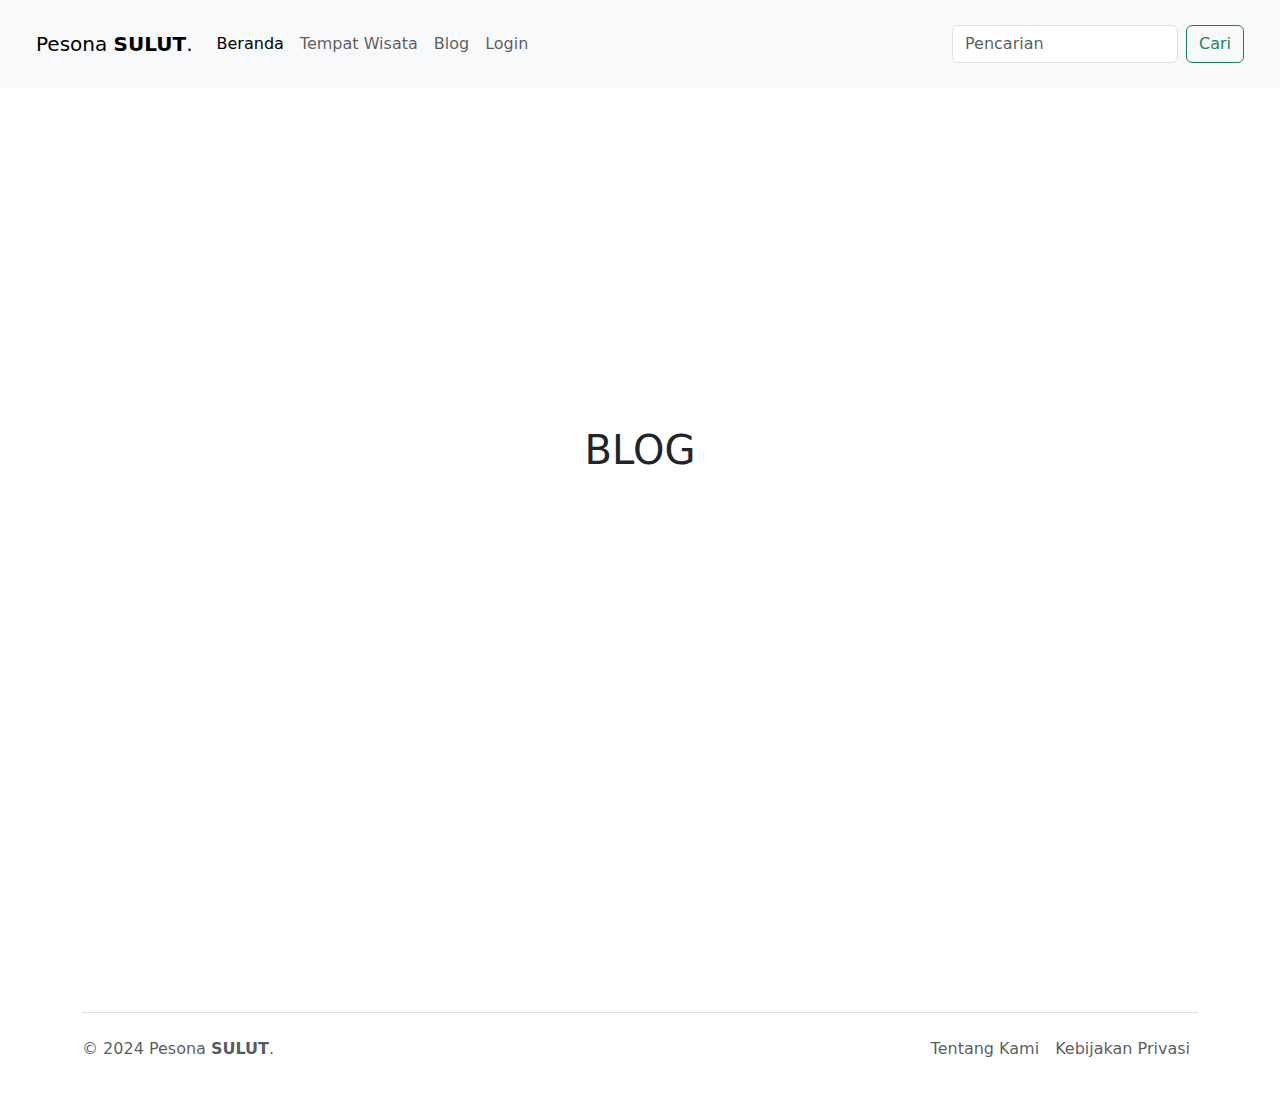
==== blog/index.html @ 27860781 "Initial projects" ====
<!DOCTYPE html>
<html lang="en">
  <head>
    <meta charset="utf-8" />
    <meta name="viewport" content="width=device-width, initial-scale=1" />
    <title>Pesona SULUT</title>
    <link rel="stylesheet" href="/css/bootstrap.min.css" />
  </head>
  <body>
    <!-- NAVIGASI -->
    <nav class="navbar navbar-expand-lg bg-body-tertiary p-4">
      <div class="container-fluid">
        <a class="navbar-brand" href="#">Pesona <b>SULUT</b>.</a>
        <button
          class="navbar-toggler"
          type="button"
          data-bs-toggle="collapse"
          data-bs-target="#navbarSupportedContent"
          aria-controls="navbarSupportedContent"
          aria-expanded="false"
          aria-label="Toggle navigation"
        >
          <span class="navbar-toggler-icon"></span>
        </button>
        <div class="collapse navbar-collapse" id="navbarSupportedContent">
          <ul class="navbar-nav me-auto mb-2 mb-lg-0">
            <li class="nav-item">
              <a class="nav-link active" aria-current="page" href="../"
                >Beranda</a
              >
            </li>
            <li class="nav-item">
              <a class="nav-link" href="/wisata/">Tempat Wisata</a>
            </li>
            <li class="nav-item">
              <a class="nav-link" href="/blog/">Blog</a>
            </li>
            <li class="nav-item">
              <a class="nav-link" href="/login/">Login</a>
            </li>
          </ul>
          <form class="d-flex" role="search">
            <input
              class="form-control me-2"
              type="search"
              placeholder="Pencarian"
              aria-label="Search"
            />
            <button class="btn btn-outline-success" type="submit">Cari</button>
          </form>
        </div>
      </div>
    </nav>
    <!-- NAVIGASI -->

    <!-- KONTEN WEBSITE -->
    <div class="w-100 vh-100">
      <h1 class="position-absolute top-50 start-50 translate-middle">BLOG</h1>
    </div>
    <!-- KONTEN WEBSITE -->

    <!-- FOOTER -->
    <div class="container">
      <footer
        class="d-flex flex-wrap justify-content-between align-items-center py-3 my-4 border-top"
      >
        <p class="col-md-4 mb-0 text-body-secondary">
          © 2024 Pesona <b>SULUT</b>.
        </p>

        <ul class="nav col-md-4 justify-content-end">
          <li class="nav-item">
            <a href="/tentang/" class="nav-link px-2 text-body-secondary"
              >Tentang Kami</a
            >
          </li>
          <li class="nav-item">
            <a href="/privasi/" class="nav-link px-2 text-body-secondary"
              >Kebijakan Privasi</a
            >
          </li>
        </ul>
      </footer>
    </div>
    <!-- FOOTER -->

    <script async src="js/bootstrap.bundle.min.js"></script>
  </body>
</html>
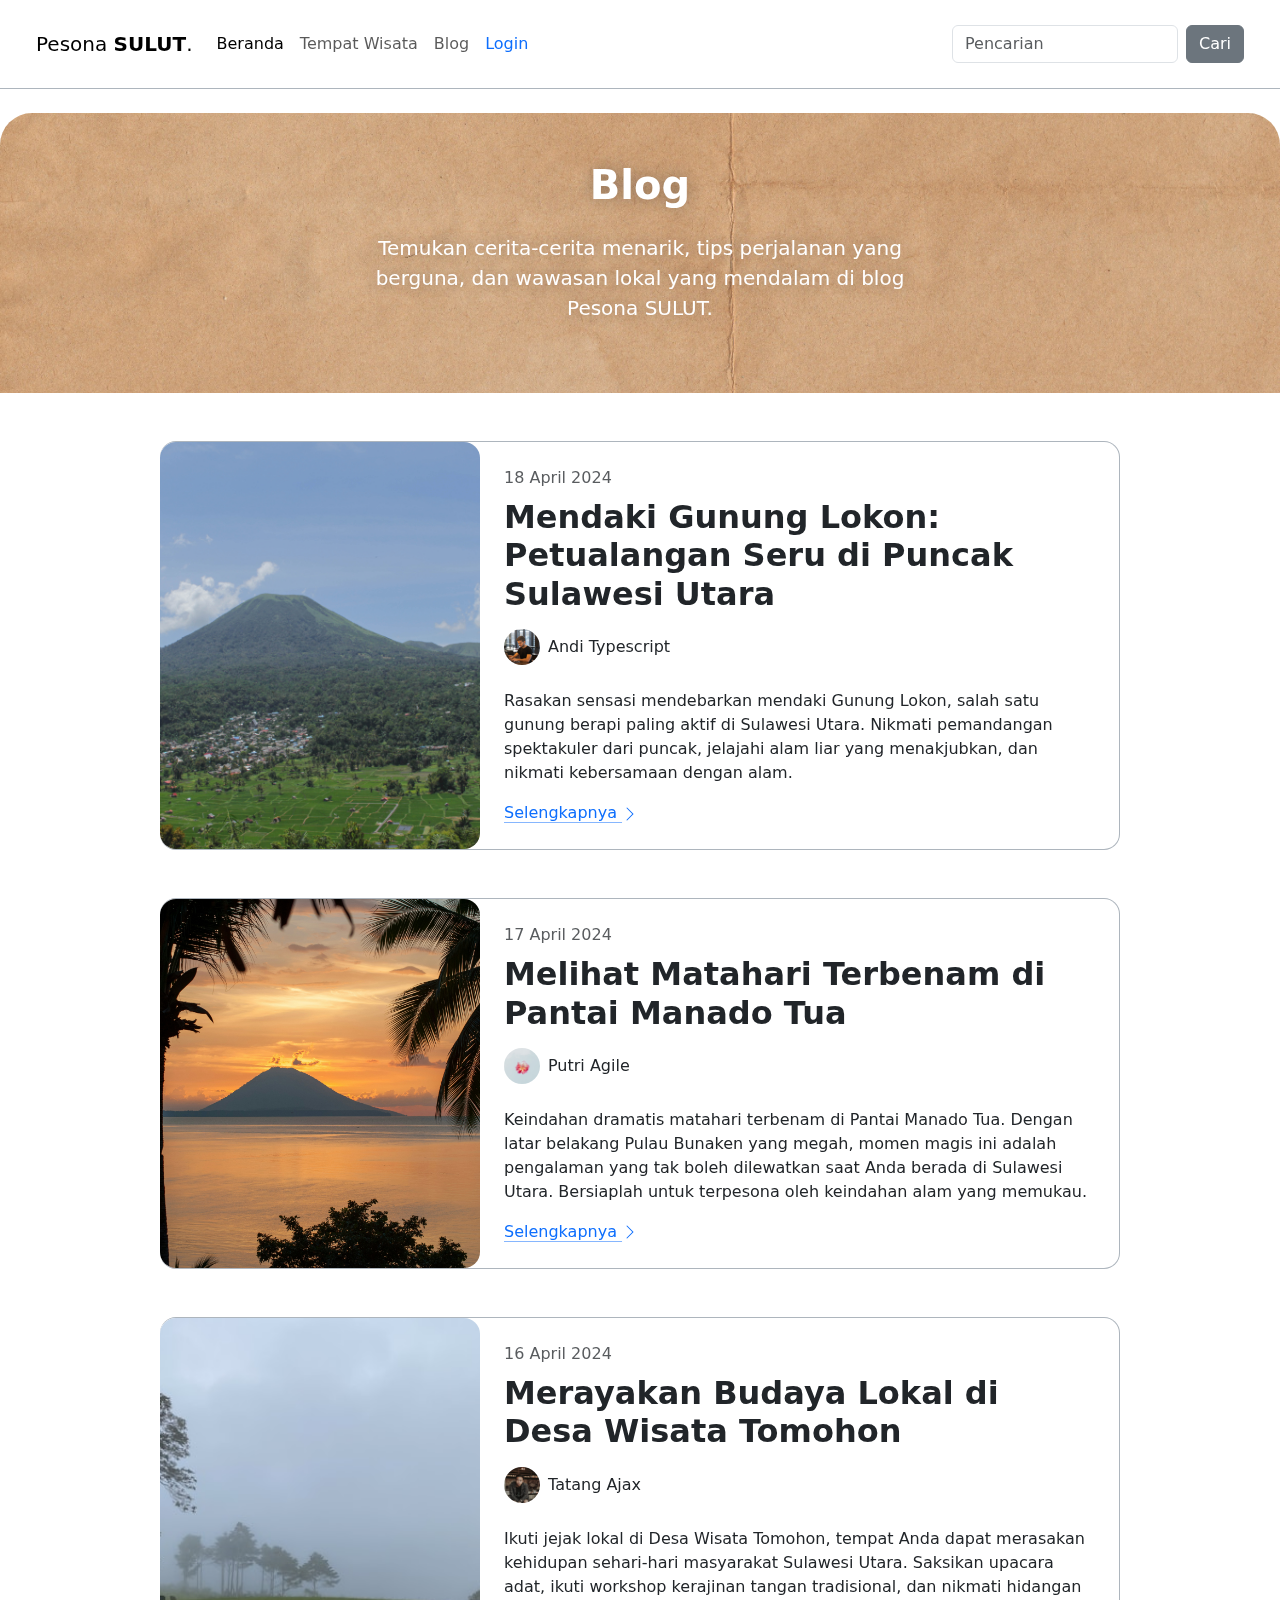
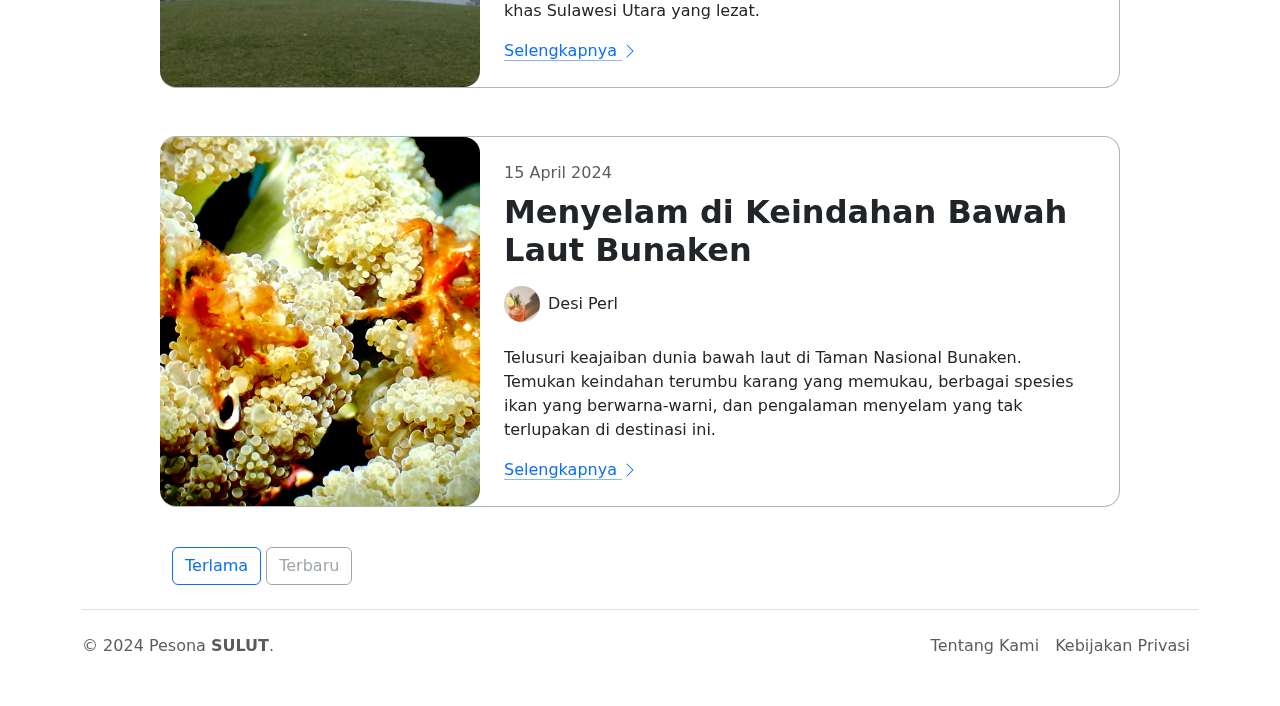
==== commit 7fe43ad4: "create blog & post page" ====
--- a/blog/index.html
+++ b/blog/index.html
@@ -3,12 +3,15 @@
   <head>
     <meta charset="utf-8" />
     <meta name="viewport" content="width=device-width, initial-scale=1" />
-    <title>Pesona SULUT</title>
-    <link rel="stylesheet" href="/css/bootstrap.min.css" />
+    <title>Pesona SULUT | BLOG</title>
+    <link rel="stylesheet" href="../css/bootstrap.min.css" />
+    <link rel="stylesheet" href="../css/custom.css" />
   </head>
   <body>
     <!-- NAVIGASI -->
-    <nav class="navbar navbar-expand-lg bg-body-tertiary p-4">
+    <nav
+      class="navbar navbar-expand-lg p-4 z-1 blur sticky-top border-bottom border-dark-subtle"
+    >
       <div class="container-fluid">
         <a class="navbar-brand" href="#">Pesona <b>SULUT</b>.</a>
         <button
@@ -30,23 +33,25 @@
               >
             </li>
             <li class="nav-item">
-              <a class="nav-link" href="/wisata/">Tempat Wisata</a>
+              <a class="nav-link" href="../wisata/">Tempat Wisata</a>
             </li>
             <li class="nav-item">
-              <a class="nav-link" href="/blog/">Blog</a>
+              <a class="nav-link" href="../blog/">Blog</a>
             </li>
             <li class="nav-item">
-              <a class="nav-link" href="/login/">Login</a>
+              <a class="nav-link text-primary fw-medium" href="../login/"
+                >Login</a
+              >
             </li>
           </ul>
           <form class="d-flex" role="search">
             <input
-              class="form-control me-2"
+              class="form-control me-2 blur"
               type="search"
               placeholder="Pencarian"
               aria-label="Search"
             />
-            <button class="btn btn-outline-success" type="submit">Cari</button>
+            <button class="btn btn-secondary" type="submit">Cari</button>
           </form>
         </div>
       </div>
@@ -54,9 +59,264 @@
     <!-- NAVIGASI -->
 
     <!-- KONTEN WEBSITE -->
-    <div class="w-100 vh-100">
-      <h1 class="position-absolute top-50 start-50 translate-middle">BLOG</h1>
+    <div
+      class="container-fluid rounded-top-5 mt-4"
+      style="
+        height: 280px;
+        background-image: url(../assets/img/ivan-gromov-Y3vPEuNlf7w-unsplash.jpg);
+        background-position: center;
+        background-size: cover;
+      "
+    >
+      <div class="px-4 pt-4 text-center text-white text-shadow">
+        <h1 class="display-6 fw-bold mb-4 mt-4">Blog</h1>
+        <div class="col-lg-6 mx-auto">
+          <p class="lead mb-4">
+            Temukan cerita-cerita menarik, tips perjalanan yang berguna, dan
+            wawasan lokal yang mendalam di blog Pesona SULUT.
+          </p>
+        </div>
+      </div>
     </div>
+
+    <div class="container my-4 w-75">
+      <div class="row justify-content-center py-4">
+        <div
+          class="d-flex p-0 rounded-4 border border-start-0 border-dark-subtle left-border"
+        >
+          <img
+            class="d-none d-lg-block rounded-4 object-fit-cover"
+            src="../assets/blog-thumbnail/Gunung_Api_Lokon.jpg"
+            width="320"
+            alt=""
+          />
+          <div class="d-flex p-4 flex-column justify-content-between">
+            <div class="d-flex flex-column">
+              <p class="text-body-secondary mb-2">18 April 2024</p>
+              <h2 class="fw-bolder">
+                Mendaki Gunung Lokon: Petualangan Seru di Puncak Sulawesi Utara
+              </h2>
+              <div class="d-flex align-items-center py-2 mb-3">
+                <img
+                  class="object-fit-cover rounded-circle"
+                  src="/assets/profile-picture/anthony-riera-kylWNDQFd5A-unsplash.jpg"
+                  alt=""
+                  width="36"
+                  height="36"
+                />
+                <p class="mb-0 ms-2 fw-medium">Andi Typescript</p>
+              </div>
+            </div>
+            <p>
+              Rasakan sensasi mendebarkan mendaki Gunung Lokon, salah satu
+              gunung berapi paling aktif di Sulawesi Utara. Nikmati pemandangan
+              spektakuler dari puncak, jelajahi alam liar yang menakjubkan, dan
+              nikmati kebersamaan dengan alam.
+            </p>
+            <a
+              href="post/mendaki.html"
+              class="icon-link gap-1 icon-link-hover d-block"
+              style="max-width: fit-content"
+            >
+              Selengkapnya
+              <svg
+                xmlns="http://www.w3.org/2000/svg"
+                width="16"
+                height="16"
+                fill="currentColor"
+                class="bi bi-chevron-right"
+                viewBox="0 0 16 16"
+              >
+                <path
+                  fill-rule="evenodd"
+                  d="M4.646 1.646a.5.5 0 0 1 .708 0l6 6a.5.5 0 0 1 0 .708l-6 6a.5.5 0 0 1-.708-.708L10.293 8 4.646 2.354a.5.5 0 0 1 0-.708"
+                />
+              </svg>
+            </a>
+          </div>
+        </div>
+      </div>
+
+      <div class="row justify-content-center py-4">
+        <div
+          class="d-flex p-0 rounded-4 border border-start-0 border-dark-subtle left-border"
+        >
+          <img
+            class="d-none d-lg-block rounded-4 object-fit-cover"
+            src="../assets/blog-thumbnail/crispin-jones-VGpiMzg45HE-unsplash.jpg"
+            width="320"
+            alt=""
+          />
+          <div class="d-flex p-4 flex-column justify-content-between">
+            <div class="d-flex flex-column">
+              <p class="text-body-secondary mb-2">17 April 2024</p>
+              <h2 class="fw-bolder">
+                Melihat Matahari Terbenam di Pantai Manado Tua
+              </h2>
+              <div class="d-flex align-items-center py-2 mb-3">
+                <img
+                  class="object-fit-cover rounded-circle"
+                  src="/assets/profile-picture/evie-s-w1JE5duY62M-unsplash.jpg"
+                  alt=""
+                  width="36"
+                  height="36"
+                />
+                <p class="mb-0 ms-2 fw-medium">Putri Agile</p>
+              </div>
+            </div>
+            <p>
+              Keindahan dramatis matahari terbenam di Pantai Manado Tua. Dengan
+              latar belakang Pulau Bunaken yang megah, momen magis ini adalah
+              pengalaman yang tak boleh dilewatkan saat Anda berada di Sulawesi
+              Utara. Bersiaplah untuk terpesona oleh keindahan alam yang
+              memukau.
+            </p>
+            <a
+              href="#"
+              class="icon-link gap-1 icon-link-hover d-block"
+              style="max-width: fit-content"
+            >
+              Selengkapnya
+              <svg
+                xmlns="http://www.w3.org/2000/svg"
+                width="16"
+                height="16"
+                fill="currentColor"
+                class="bi bi-chevron-right"
+                viewBox="0 0 16 16"
+              >
+                <path
+                  fill-rule="evenodd"
+                  d="M4.646 1.646a.5.5 0 0 1 .708 0l6 6a.5.5 0 0 1 0 .708l-6 6a.5.5 0 0 1-.708-.708L10.293 8 4.646 2.354a.5.5 0 0 1 0-.708"
+                />
+              </svg>
+            </a>
+          </div>
+        </div>
+      </div>
+
+      <div class="row justify-content-center py-4">
+        <div
+          class="d-flex p-0 rounded-4 border border-start-0 border-dark-subtle left-border"
+        >
+          <img
+            class="d-none d-lg-block rounded-4 object-fit-cover"
+            src="../assets/blog-thumbnail/kezia-gabriela-Fw3MdUmhCL0-unsplash.jpg"
+            width="320"
+            alt=""
+          />
+          <div class="d-flex p-4 flex-column justify-content-between">
+            <div class="d-flex flex-column">
+              <p class="text-body-secondary mb-2">16 April 2024</p>
+              <h2 class="fw-bolder">
+                Merayakan Budaya Lokal di Desa Wisata Tomohon
+              </h2>
+              <div class="d-flex align-items-center py-2 mb-3">
+                <img
+                  class="object-fit-cover rounded-circle"
+                  src="/assets/profile-picture/landovan-4aSkbR8Kdwk-unsplash.jpg"
+                  alt=""
+                  width="36"
+                  height="36"
+                />
+                <p class="mb-0 ms-2 fw-medium">Tatang Ajax</p>
+              </div>
+            </div>
+            <p>
+              Ikuti jejak lokal di Desa Wisata Tomohon, tempat Anda dapat
+              merasakan kehidupan sehari-hari masyarakat Sulawesi Utara.
+              Saksikan upacara adat, ikuti workshop kerajinan tangan
+              tradisional, dan nikmati hidangan khas Sulawesi Utara yang lezat.
+            </p>
+            <a
+              href="#"
+              class="icon-link gap-1 icon-link-hover d-block"
+              style="max-width: fit-content"
+            >
+              Selengkapnya
+              <svg
+                xmlns="http://www.w3.org/2000/svg"
+                width="16"
+                height="16"
+                fill="currentColor"
+                class="bi bi-chevron-right"
+                viewBox="0 0 16 16"
+              >
+                <path
+                  fill-rule="evenodd"
+                  d="M4.646 1.646a.5.5 0 0 1 .708 0l6 6a.5.5 0 0 1 0 .708l-6 6a.5.5 0 0 1-.708-.708L10.293 8 4.646 2.354a.5.5 0 0 1 0-.708"
+                />
+              </svg>
+            </a>
+          </div>
+        </div>
+      </div>
+
+      <div class="row justify-content-center py-4">
+        <div
+          class="d-flex p-0 rounded-4 border border-start-0 border-dark-subtle left-border"
+        >
+          <img
+            class="d-none d-lg-block rounded-4 object-fit-cover"
+            src="../assets/blog-thumbnail/claus-giering--4S_-SpsIgM-unsplash.jpg"
+            width="320"
+            alt=""
+          />
+          <div class="d-flex p-4 flex-column justify-content-between">
+            <div class="d-flex flex-column">
+              <p class="text-body-secondary mb-2">15 April 2024</p>
+              <h2 class="fw-bolder">
+                Menyelam di Keindahan Bawah Laut Bunaken
+              </h2>
+              <div class="d-flex align-items-center py-2 mb-3">
+                <img
+                  class="object-fit-cover rounded-circle"
+                  src="/assets/profile-picture/no-revisions-gA81ZTsql68-unsplash.jpg"
+                  alt=""
+                  width="36"
+                  height="36"
+                />
+                <p class="mb-0 ms-2 fw-medium">Desi Perl</p>
+              </div>
+            </div>
+            <p>
+              Telusuri keajaiban dunia bawah laut di Taman Nasional Bunaken.
+              Temukan keindahan terumbu karang yang memukau, berbagai spesies
+              ikan yang berwarna-warni, dan pengalaman menyelam yang tak
+              terlupakan di destinasi ini.
+            </p>
+            <a
+              href="#"
+              class="icon-link gap-1 icon-link-hover d-block"
+              style="max-width: fit-content"
+            >
+              Selengkapnya
+              <svg
+                xmlns="http://www.w3.org/2000/svg"
+                width="16"
+                height="16"
+                fill="currentColor"
+                class="bi bi-chevron-right"
+                viewBox="0 0 16 16"
+              >
+                <path
+                  fill-rule="evenodd"
+                  d="M4.646 1.646a.5.5 0 0 1 .708 0l6 6a.5.5 0 0 1 0 .708l-6 6a.5.5 0 0 1-.708-.708L10.293 8 4.646 2.354a.5.5 0 0 1 0-.708"
+                />
+              </svg>
+            </a>
+          </div>
+        </div>
+      </div>
+
+      <nav class="mt-3 blog-pagination" aria-label="Pagination">
+        <a class="btn btn-outline-primary" href="#">Terlama</a>
+        <a class="btn btn-outline-secondary disabled" aria-disabled="true"
+          >Terbaru</a
+        >
+      </nav>
+    </div>
+
     <!-- KONTEN WEBSITE -->
 
     <!-- FOOTER -->
--- a/css/custom.css
+++ b/css/custom.css
@@ -0,0 +1,17 @@
+.blur {
+  backdrop-filter: blur(20px) saturate(250%);
+  background-color: rgba(255, 255, 255, 0.5);
+}
+
+.text-shadow {
+  text-shadow: 0px 0px 16px rgba(0, 0, 0, 0.3);
+}
+
+@media only screen and (max-width: 992px) {
+  .left-border {
+    border-left-color: rgb(173, 181, 189) !important;
+    border-left-style: solid !important;
+    border-left-width: 1px !important;
+    border-radius: 1rem !important;
+  }
+}
